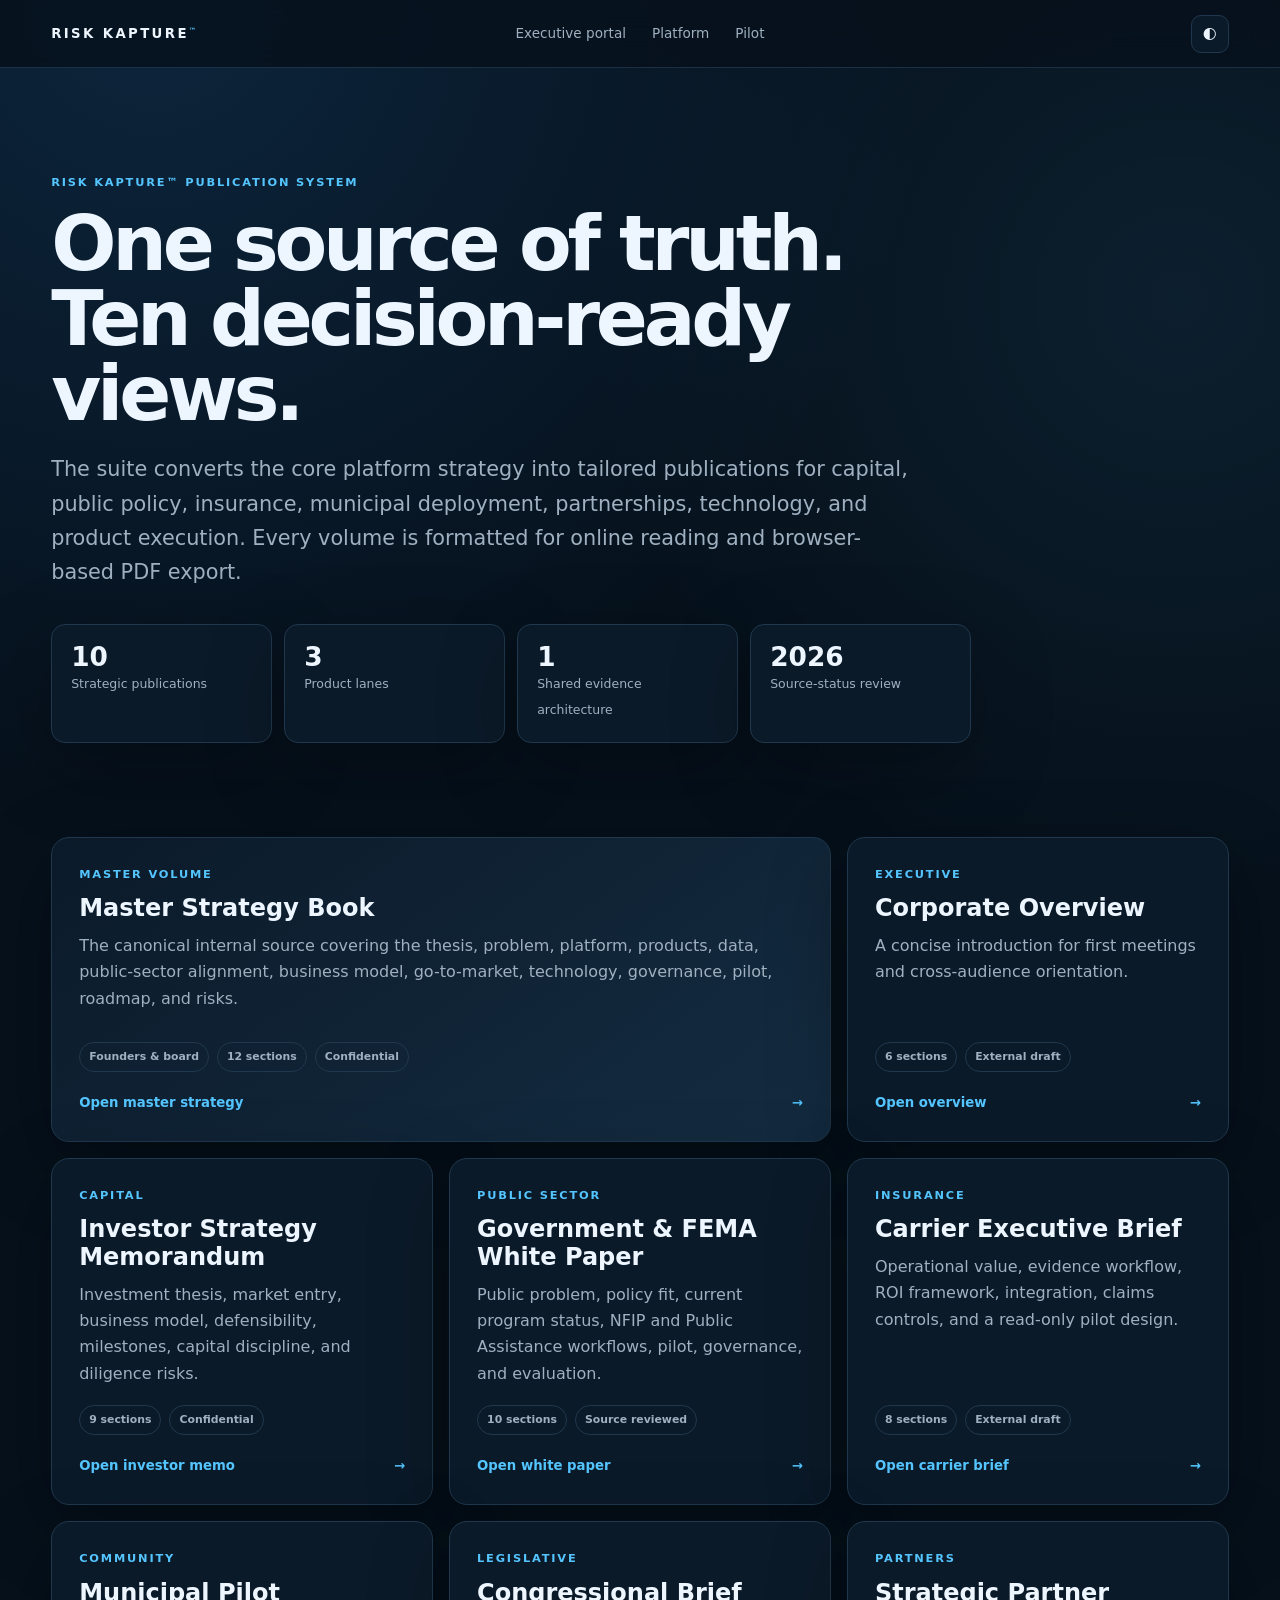
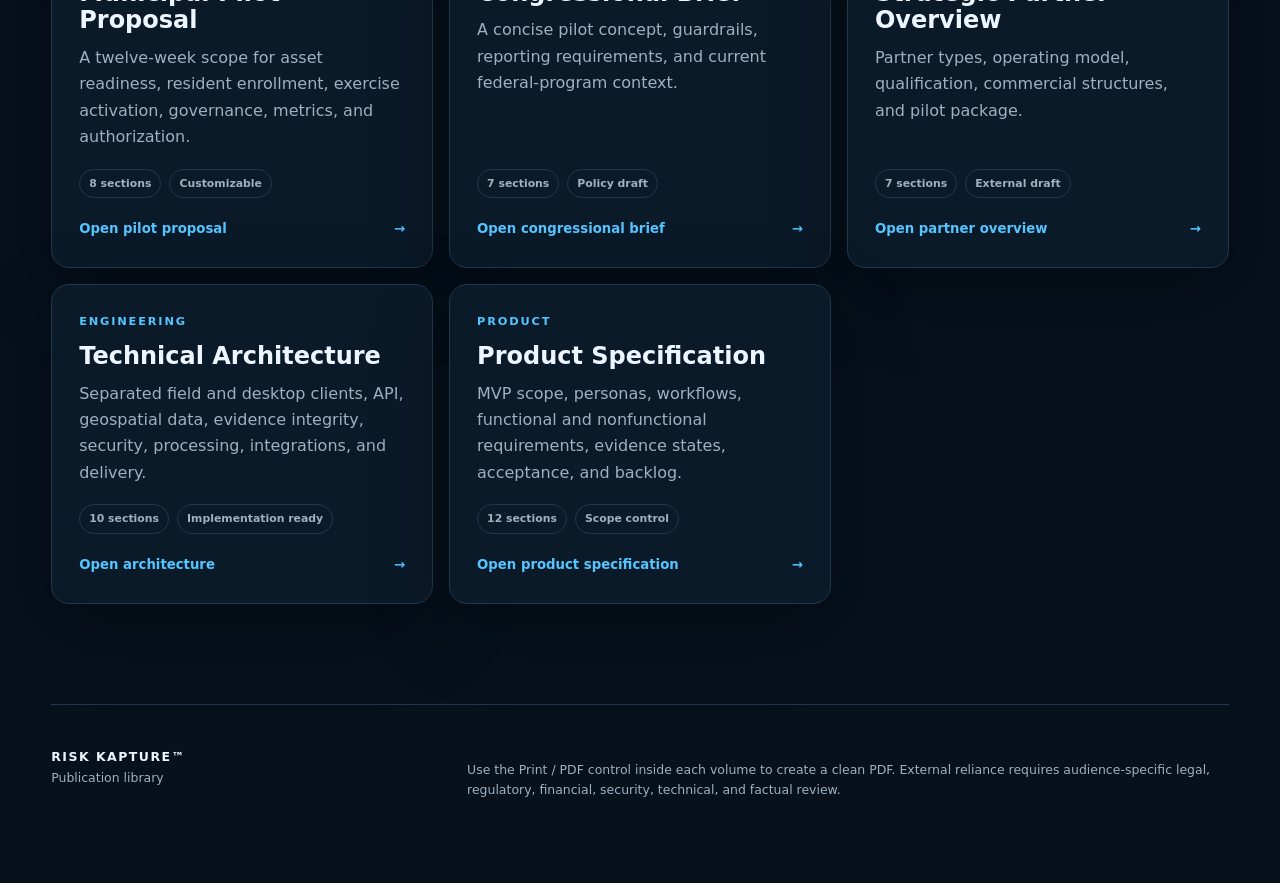
==== publications/index.html @ cd194af6 "Add Risk Kapture publication library" ====
<!doctype html>
<html lang="en" data-theme="dark">
<head>
  <meta charset="utf-8" />
  <meta name="viewport" content="width=device-width, initial-scale=1" />
  <meta name="description" content="Risk Kapture™ publication library for executives, investors, carriers, government, municipalities, partners, product, and technical teams." />
  <title>Risk Kapture™ | Publication Library</title>
  <link rel="stylesheet" href="publication.css" />
</head>
<body>
  <header class="site-header">
    <a class="brand" href="../index.html">RISK KAPTURE<sup>™</sup></a>
    <nav>
      <a href="../index.html">Executive portal</a>
      <a href="../index.html#platform">Platform</a>
      <a href="../index.html#pilot">Pilot</a>
    </nav>
    <div class="header-actions"><button id="themeToggle" class="icon-button" type="button" aria-label="Toggle theme">◐</button></div>
  </header>

  <main class="library-shell">
    <section class="library-hero">
      <div class="eyebrow">RISK KAPTURE™ PUBLICATION SYSTEM</div>
      <h1>One source of truth. Ten decision-ready views.</h1>
      <p>The suite converts the core platform strategy into tailored publications for capital, public policy, insurance, municipal deployment, partnerships, technology, and product execution. Every volume is formatted for online reading and browser-based PDF export.</p>
      <div class="library-stats">
        <article><strong>10</strong><span>Strategic publications</span></article>
        <article><strong>3</strong><span>Product lanes</span></article>
        <article><strong>1</strong><span>Shared evidence architecture</span></article>
        <article><strong>2026</strong><span>Source-status review</span></article>
      </div>
    </section>

    <section class="library-section">
      <div class="library-grid">
        <article class="library-card featured">
          <span class="kicker">MASTER VOLUME</span>
          <h2>Master Strategy Book</h2>
          <p>The canonical internal source covering the thesis, problem, platform, products, data, public-sector alignment, business model, go-to-market, technology, governance, pilot, roadmap, and risks.</p>
          <div class="card-meta"><span class="pill">Founders & board</span><span class="pill">12 sections</span><span class="pill">Confidential</span></div>
          <a href="document.html?doc=master">Open master strategy</a>
        </article>

        <article class="library-card">
          <span class="kicker">EXECUTIVE</span><h2>Corporate Overview</h2>
          <p>A concise introduction for first meetings and cross-audience orientation.</p>
          <div class="card-meta"><span class="pill">6 sections</span><span class="pill">External draft</span></div>
          <a href="document.html?doc=executive">Open overview</a>
        </article>

        <article class="library-card">
          <span class="kicker">CAPITAL</span><h2>Investor Strategy Memorandum</h2>
          <p>Investment thesis, market entry, business model, defensibility, milestones, capital discipline, and diligence risks.</p>
          <div class="card-meta"><span class="pill">9 sections</span><span class="pill">Confidential</span></div>
          <a href="document.html?doc=investor">Open investor memo</a>
        </article>

        <article class="library-card">
          <span class="kicker">PUBLIC SECTOR</span><h2>Government & FEMA White Paper</h2>
          <p>Public problem, policy fit, current program status, NFIP and Public Assistance workflows, pilot, governance, and evaluation.</p>
          <div class="card-meta"><span class="pill">10 sections</span><span class="pill">Source reviewed</span></div>
          <a href="document.html?doc=government">Open white paper</a>
        </article>

        <article class="library-card">
          <span class="kicker">INSURANCE</span><h2>Carrier Executive Brief</h2>
          <p>Operational value, evidence workflow, ROI framework, integration, claims controls, and a read-only pilot design.</p>
          <div class="card-meta"><span class="pill">8 sections</span><span class="pill">External draft</span></div>
          <a href="document.html?doc=carrier">Open carrier brief</a>
        </article>

        <article class="library-card">
          <span class="kicker">COMMUNITY</span><h2>Municipal Pilot Proposal</h2>
          <p>A twelve-week scope for asset readiness, resident enrollment, exercise activation, governance, metrics, and authorization.</p>
          <div class="card-meta"><span class="pill">8 sections</span><span class="pill">Customizable</span></div>
          <a href="document.html?doc=municipal">Open pilot proposal</a>
        </article>

        <article class="library-card">
          <span class="kicker">LEGISLATIVE</span><h2>Congressional Brief</h2>
          <p>A concise pilot concept, guardrails, reporting requirements, and current federal-program context.</p>
          <div class="card-meta"><span class="pill">7 sections</span><span class="pill">Policy draft</span></div>
          <a href="document.html?doc=congressional">Open congressional brief</a>
        </article>

        <article class="library-card">
          <span class="kicker">PARTNERS</span><h2>Strategic Partner Overview</h2>
          <p>Partner types, operating model, qualification, commercial structures, and pilot package.</p>
          <div class="card-meta"><span class="pill">7 sections</span><span class="pill">External draft</span></div>
          <a href="document.html?doc=partner">Open partner overview</a>
        </article>

        <article class="library-card">
          <span class="kicker">ENGINEERING</span><h2>Technical Architecture</h2>
          <p>Separated field and desktop clients, API, geospatial data, evidence integrity, security, processing, integrations, and delivery.</p>
          <div class="card-meta"><span class="pill">10 sections</span><span class="pill">Implementation ready</span></div>
          <a href="document.html?doc=technical">Open architecture</a>
        </article>

        <article class="library-card">
          <span class="kicker">PRODUCT</span><h2>Product Specification</h2>
          <p>MVP scope, personas, workflows, functional and nonfunctional requirements, evidence states, acceptance, and backlog.</p>
          <div class="card-meta"><span class="pill">12 sections</span><span class="pill">Scope control</span></div>
          <a href="document.html?doc=product">Open product specification</a>
        </article>
      </div>
    </section>
  </main>

  <footer class="document-footer">
    <div><strong>RISK KAPTURE™</strong><span>Publication library</span></div>
    <p>Use the Print / PDF control inside each volume to create a clean PDF. External reliance requires audience-specific legal, regulatory, financial, security, technical, and factual review.</p>
  </footer>

  <script>
    const toggle = document.getElementById('themeToggle');
    const saved = localStorage.getItem('rk-publication-theme');
    if (saved) document.documentElement.dataset.theme = saved;
    toggle.addEventListener('click', () => {
      const next = document.documentElement.dataset.theme === 'light' ? 'dark' : 'light';
      document.documentElement.dataset.theme = next;
      localStorage.setItem('rk-publication-theme', next);
    });
  </script>
</body>
</html>
---- publications/publication.css ----
:root {
  --bg: #06111c;
  --surface: #0b1a29;
  --surface-2: #102437;
  --surface-3: #142c41;
  --ink: #edf6ff;
  --muted: #9fb0c0;
  --faint: #70879a;
  --line: #20384d;
  --blue: #2d8de3;
  --cyan: #54c5ff;
  --green: #6ed6a0;
  --amber: #f6c768;
  --red: #ff8585;
  --paper: #ffffff;
  --paper-ink: #17212b;
  --max: 1240px;
  --reading: 820px;
  --radius: 18px;
  --shadow: 0 24px 80px rgba(0, 0, 0, .32);
}

[data-theme="light"] {
  --bg: #edf3f8;
  --surface: #ffffff;
  --surface-2: #f4f7fa;
  --surface-3: #e8f0f6;
  --ink: #101c27;
  --muted: #596b7b;
  --faint: #7b8b98;
  --line: #d6e0e8;
  --shadow: 0 24px 70px rgba(16, 32, 48, .12);
}

* { box-sizing: border-box; }
html { scroll-behavior: smooth; }
body {
  margin: 0;
  color: var(--ink);
  background:
    radial-gradient(circle at 12% 0%, rgba(45, 141, 227, .16), transparent 29%),
    radial-gradient(circle at 92% 12%, rgba(84, 197, 255, .08), transparent 24%),
    var(--bg);
  font-family: Inter, ui-sans-serif, system-ui, -apple-system, BlinkMacSystemFont, "Segoe UI", sans-serif;
  line-height: 1.65;
}
a { color: inherit; }
button { font: inherit; }

.site-header {
  position: sticky;
  top: 0;
  z-index: 80;
  display: grid;
  grid-template-columns: 1fr auto 1fr;
  align-items: center;
  min-height: 68px;
  padding: 0 4vw;
  border-bottom: 1px solid color-mix(in srgb, var(--line) 82%, transparent);
  background: color-mix(in srgb, var(--bg) 84%, transparent);
  backdrop-filter: blur(18px);
}
.brand {
  text-decoration: none;
  font-size: .83rem;
  font-weight: 850;
  letter-spacing: .18em;
}
.brand sup { color: var(--cyan); font-size: .55em; }
.site-header nav { display: flex; gap: 26px; color: var(--muted); font-size: .85rem; }
.site-header nav a { text-decoration: none; }
.site-header nav a:hover { color: var(--ink); }
.header-actions { justify-self: end; display: flex; gap: 9px; }
.icon-button,
.text-button {
  border: 1px solid var(--line);
  background: var(--surface);
  color: var(--ink);
  border-radius: 10px;
  cursor: pointer;
}
.icon-button { width: 38px; height: 38px; }
.text-button { padding: 9px 13px; font-size: .8rem; font-weight: 750; }

.library-shell,
.document-shell { width: min(var(--max), calc(100% - 8vw)); margin: 0 auto; }
.library-hero { padding: 105px 0 58px; max-width: 920px; }
.eyebrow,
.kicker,
.section-number,
.meta-label {
  color: var(--cyan);
  font-size: .71rem;
  font-weight: 850;
  letter-spacing: .16em;
  text-transform: uppercase;
}
.library-hero h1,
.document-hero h1 {
  margin: 14px 0 20px;
  font-size: clamp(3rem, 6vw, 6.2rem);
  line-height: .98;
  letter-spacing: -.055em;
}
.library-hero p,
.document-summary { max-width: 860px; color: var(--muted); font-size: clamp(1.08rem, 1.7vw, 1.3rem); }

.library-stats {
  display: grid;
  grid-template-columns: repeat(4, 1fr);
  gap: 12px;
  margin: 34px 0 0;
}
.library-stats article,
.library-card,
.meta-card,
.decision-card,
.status-note {
  border: 1px solid var(--line);
  background: var(--surface);
  box-shadow: var(--shadow);
}
.library-stats article { padding: 19px; border-radius: 14px; }
.library-stats strong { display: block; font-size: 1.65rem; line-height: 1; }
.library-stats span { color: var(--muted); font-size: .78rem; }

.library-section { padding: 36px 0 100px; }
.library-grid { display: grid; grid-template-columns: repeat(3, 1fr); gap: 16px; }
.library-card {
  display: flex;
  flex-direction: column;
  min-height: 305px;
  padding: 27px;
  border-radius: var(--radius);
}
.library-card.featured { grid-column: span 2; background: linear-gradient(145deg, var(--surface), var(--surface-3)); }
.library-card h2 { margin: 12px 0 10px; font-size: 1.5rem; line-height: 1.15; }
.library-card p { margin: 0 0 18px; color: var(--muted); }
.card-meta { display: flex; gap: 8px; flex-wrap: wrap; margin-top: auto; }
.pill {
  display: inline-flex;
  align-items: center;
  padding: 5px 9px;
  border: 1px solid var(--line);
  border-radius: 999px;
  color: var(--muted);
  font-size: .68rem;
  font-weight: 750;
}
.library-card a {
  display: inline-flex;
  align-items: center;
  justify-content: space-between;
  margin-top: 20px;
  color: var(--cyan);
  text-decoration: none;
  font-size: .83rem;
  font-weight: 850;
}
.library-card a::after { content: "→"; }

.document-hero { padding: 88px 0 48px; }
.breadcrumbs { display: flex; gap: 8px; color: var(--faint); font-size: .76rem; }
.breadcrumbs a { text-decoration: none; }
.document-hero h1 { max-width: 1050px; font-size: clamp(2.8rem, 5.6vw, 5.7rem); }
.document-subtitle { max-width: 900px; margin: -4px 0 20px; font-size: 1.18rem; color: var(--cyan); }
.document-summary { margin: 0; }

.document-meta {
  display: grid;
  grid-template-columns: repeat(4, 1fr);
  gap: 12px;
  margin-top: 35px;
}
.meta-card { min-height: 103px; padding: 17px; border-radius: 13px; box-shadow: none; }
.meta-card strong { display: block; margin-top: 7px; font-size: .91rem; line-height: 1.3; }

.status-note {
  display: grid;
  grid-template-columns: auto 1fr;
  gap: 16px;
  align-items: start;
  margin: 0 0 40px;
  padding: 20px 22px;
  border-radius: 14px;
  border-left: 4px solid var(--amber);
  box-shadow: none;
}
.status-note strong { color: var(--amber); }
.status-note p { margin: 0; color: var(--muted); font-size: .88rem; }

.document-layout {
  display: grid;
  grid-template-columns: 260px minmax(0, var(--reading));
  gap: 62px;
  justify-content: center;
  align-items: start;
  padding-bottom: 100px;
}
.toc {
  position: sticky;
  top: 94px;
  max-height: calc(100vh - 125px);
  overflow: auto;
  padding: 20px 18px;
  border: 1px solid var(--line);
  border-radius: 14px;
  background: color-mix(in srgb, var(--surface) 93%, transparent);
}
.toc strong { display: block; margin-bottom: 12px; font-size: .72rem; letter-spacing: .13em; color: var(--cyan); }
.toc ol { list-style: none; margin: 0; padding: 0; counter-reset: toc; }
.toc li { counter-increment: toc; }
.toc a {
  display: grid;
  grid-template-columns: 24px 1fr;
  gap: 6px;
  padding: 7px 0;
  color: var(--muted);
  text-decoration: none;
  font-size: .75rem;
  line-height: 1.25;
}
.toc a::before { content: counter(toc, decimal-leading-zero); color: var(--faint); }
.toc a:hover,
.toc a.active { color: var(--ink); }

.document-body { min-width: 0; }
.decision-card {
  margin-bottom: 34px;
  padding: 27px 29px;
  border-radius: var(--radius);
  border-color: color-mix(in srgb, var(--blue) 55%, var(--line));
  background: linear-gradient(145deg, var(--surface), var(--surface-3));
}
.decision-card h2 { margin: 8px 0 10px; font-size: 1.55rem; }
.decision-card p { margin: 0; color: var(--muted); }

.doc-section {
  padding: 42px 0;
  border-top: 1px solid var(--line);
  scroll-margin-top: 92px;
}
.doc-section:first-of-type { border-top: 0; }
.doc-section h2 { margin: 8px 0 17px; font-size: clamp(1.9rem, 3vw, 2.8rem); line-height: 1.08; letter-spacing: -.035em; }
.doc-section h3 { margin: 28px 0 8px; font-size: 1.14rem; line-height: 1.25; }
.doc-section p { margin: 0 0 16px; color: color-mix(in srgb, var(--ink) 86%, var(--muted)); }
.doc-section ul,
.doc-section ol { margin: 10px 0 19px; padding-left: 22px; }
.doc-section li { margin: 7px 0; color: color-mix(in srgb, var(--ink) 88%, var(--muted)); }
.doc-section blockquote {
  margin: 24px 0;
  padding: 22px 25px;
  border-left: 4px solid var(--blue);
  background: var(--surface-2);
  font-size: 1.13rem;
  line-height: 1.5;
}
.doc-section blockquote p { margin: 0; color: var(--ink); }

.callout {
  margin: 24px 0;
  padding: 21px 23px;
  border: 1px solid var(--line);
  border-radius: 14px;
  background: var(--surface-2);
}
.callout strong { display: block; margin-bottom: 6px; color: var(--cyan); font-size: .72rem; letter-spacing: .12em; }
.callout p:last-child { margin-bottom: 0; }
.callout.warning { border-left: 4px solid var(--amber); }
.callout.success { border-left: 4px solid var(--green); }
.callout.risk { border-left: 4px solid var(--red); }

.metric-row { display: grid; grid-template-columns: repeat(3, 1fr); gap: 10px; margin: 22px 0; }
.metric {
  padding: 18px;
  border: 1px solid var(--line);
  border-radius: 13px;
  background: var(--surface);
}
.metric b { display: block; font-size: 1.45rem; line-height: 1; }
.metric span { color: var(--muted); font-size: .75rem; }

.table-wrap { overflow-x: auto; margin: 24px 0; border: 1px solid var(--line); border-radius: 14px; }
table { width: 100%; border-collapse: collapse; min-width: 650px; background: var(--surface); }
th, td { padding: 13px 15px; border-bottom: 1px solid var(--line); text-align: left; vertical-align: top; font-size: .82rem; }
th { color: var(--cyan); background: var(--surface-2); font-size: .7rem; letter-spacing: .08em; text-transform: uppercase; }
tr:last-child td { border-bottom: 0; }

.source-list { margin-top: 18px; }
.source-list a { color: var(--cyan); text-decoration-thickness: 1px; text-underline-offset: 3px; overflow-wrap: anywhere; }
.source-list li { margin: 10px 0; font-size: .82rem; }

.document-footer {
  width: min(var(--max), calc(100% - 8vw));
  margin: 0 auto;
  padding: 42px 0 70px;
  border-top: 1px solid var(--line);
  display: grid;
  grid-template-columns: 1fr 2fr;
  gap: 35px;
  color: var(--muted);
  font-size: .78rem;
}
.document-footer strong { display: block; color: var(--ink); letter-spacing: .12em; }

.progress {
  position: fixed;
  top: 67px;
  left: 0;
  z-index: 90;
  height: 2px;
  width: 0;
  background: linear-gradient(90deg, var(--blue), var(--cyan));
}

@media (max-width: 980px) {
  .site-header { grid-template-columns: 1fr auto; }
  .site-header nav { display: none; }
  .library-grid { grid-template-columns: 1fr 1fr; }
  .library-card.featured { grid-column: span 2; }
  .document-layout { grid-template-columns: 1fr; }
  .toc { position: static; max-height: none; }
  .document-meta { grid-template-columns: 1fr 1fr; }
}

@media (max-width: 640px) {
  .library-shell,
  .document-shell { width: min(100% - 34px, var(--max)); }
  .library-hero,
  .document-hero { padding-top: 72px; }
  .library-grid,
  .library-stats,
  .document-meta,
  .metric-row { grid-template-columns: 1fr; }
  .library-card.featured { grid-column: auto; }
  .header-actions .text-button { display: none; }
  .status-note { grid-template-columns: 1fr; }
  .document-footer { width: min(100% - 34px, var(--max)); grid-template-columns: 1fr; }
}

@media print {
  :root { --ink: #17212b; --muted: #52616e; --line: #d7dde2; }
  @page { size: Letter; margin: .65in .65in .7in; }
  body { background: white; color: var(--paper-ink); font-family: Georgia, "Times New Roman", serif; }
  .site-header,
  .toc,
  .progress,
  .header-actions,
  .status-note { display: none !important; }
  .document-shell,
  .document-footer { width: 100%; }
  .document-hero { padding: 0 0 24px; border-bottom: 2px solid #17212b; }
  .document-hero h1 { font-size: 34pt; }
  .document-subtitle { color: #1d6fae; }
  .document-meta { grid-template-columns: repeat(4, 1fr); gap: 5px; }
  .meta-card,
  .decision-card,
  .callout,
  .metric,
  table { box-shadow: none; background: white; }
  .document-layout { display: block; padding-bottom: 0; }
  .doc-section { break-before: auto; break-inside: auto; padding: 28px 0; }
  .doc-section h2,
  .doc-section h3 { break-after: avoid; }
  .callout,
  .metric-row,
  .table-wrap,
  blockquote { break-inside: avoid; }
  .document-footer { margin-top: 30px; padding: 22px 0 0; }
  a { color: inherit; text-decoration: none; }
}
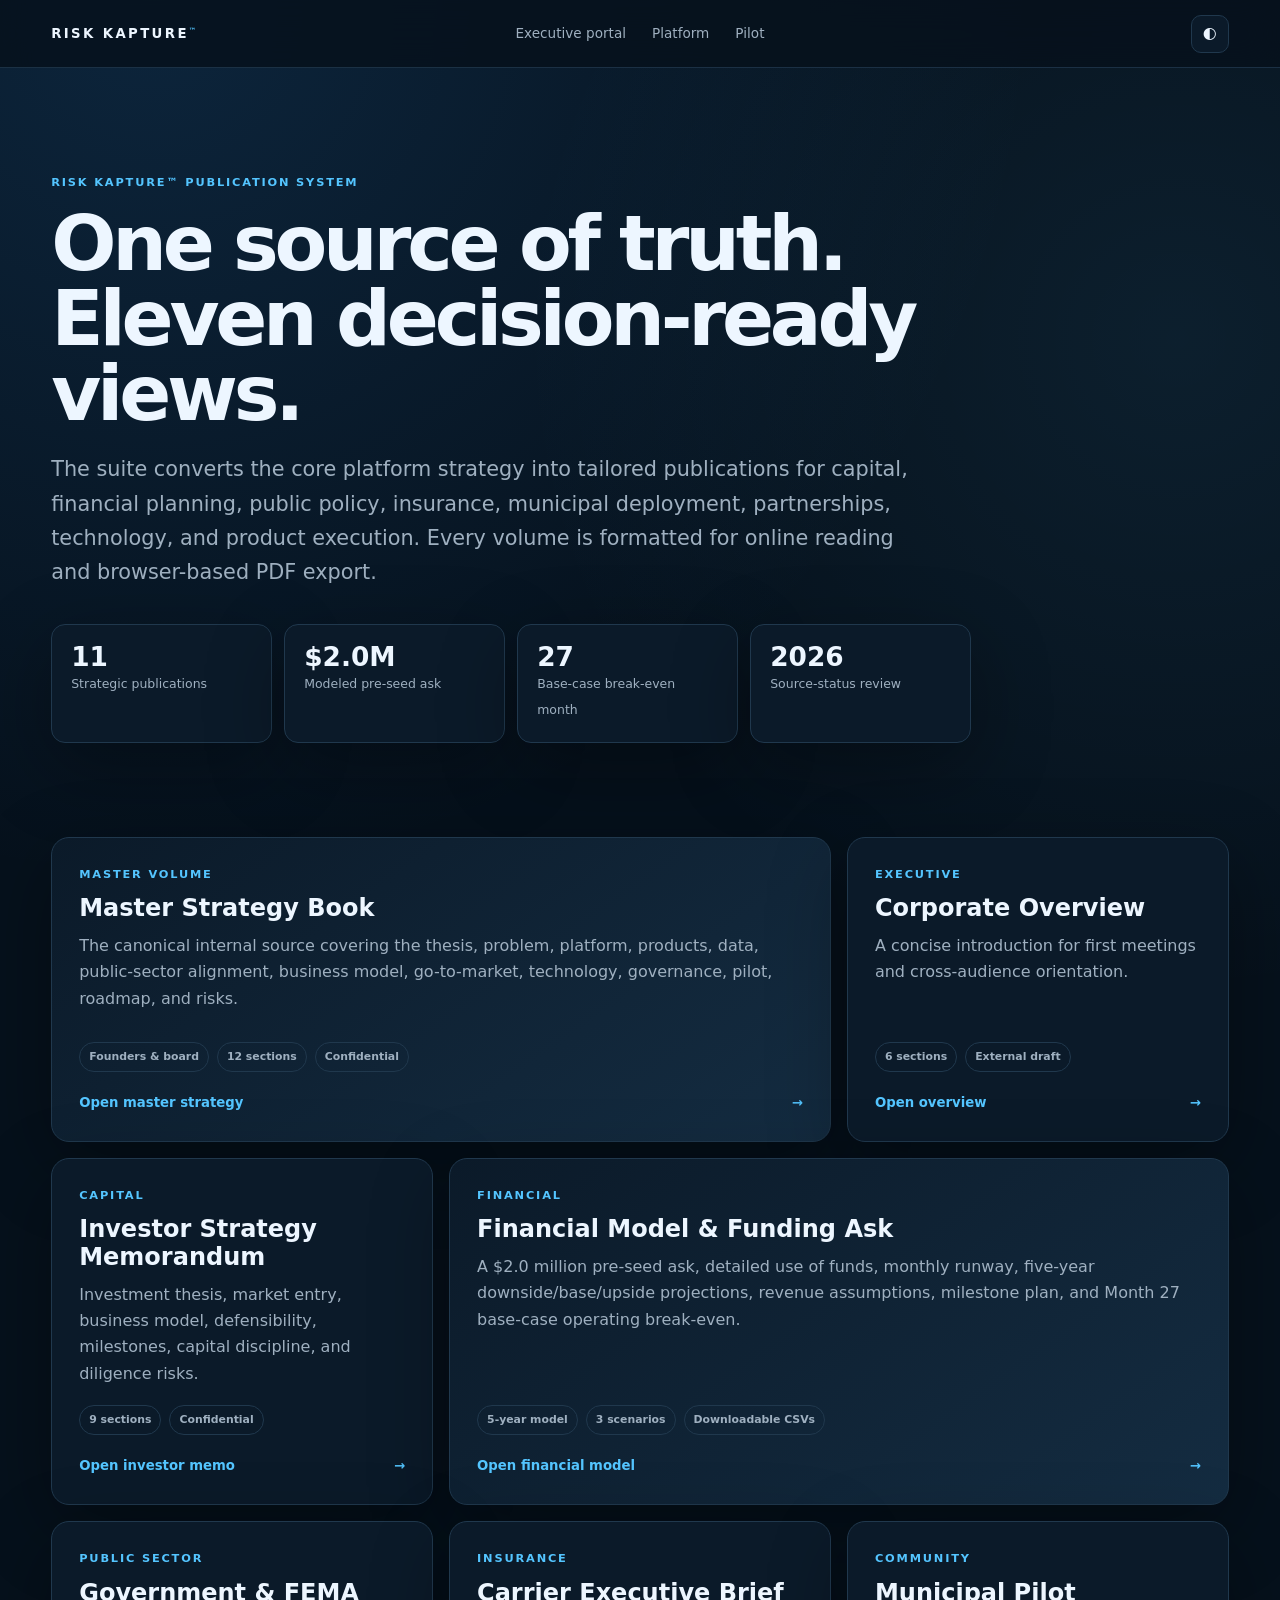
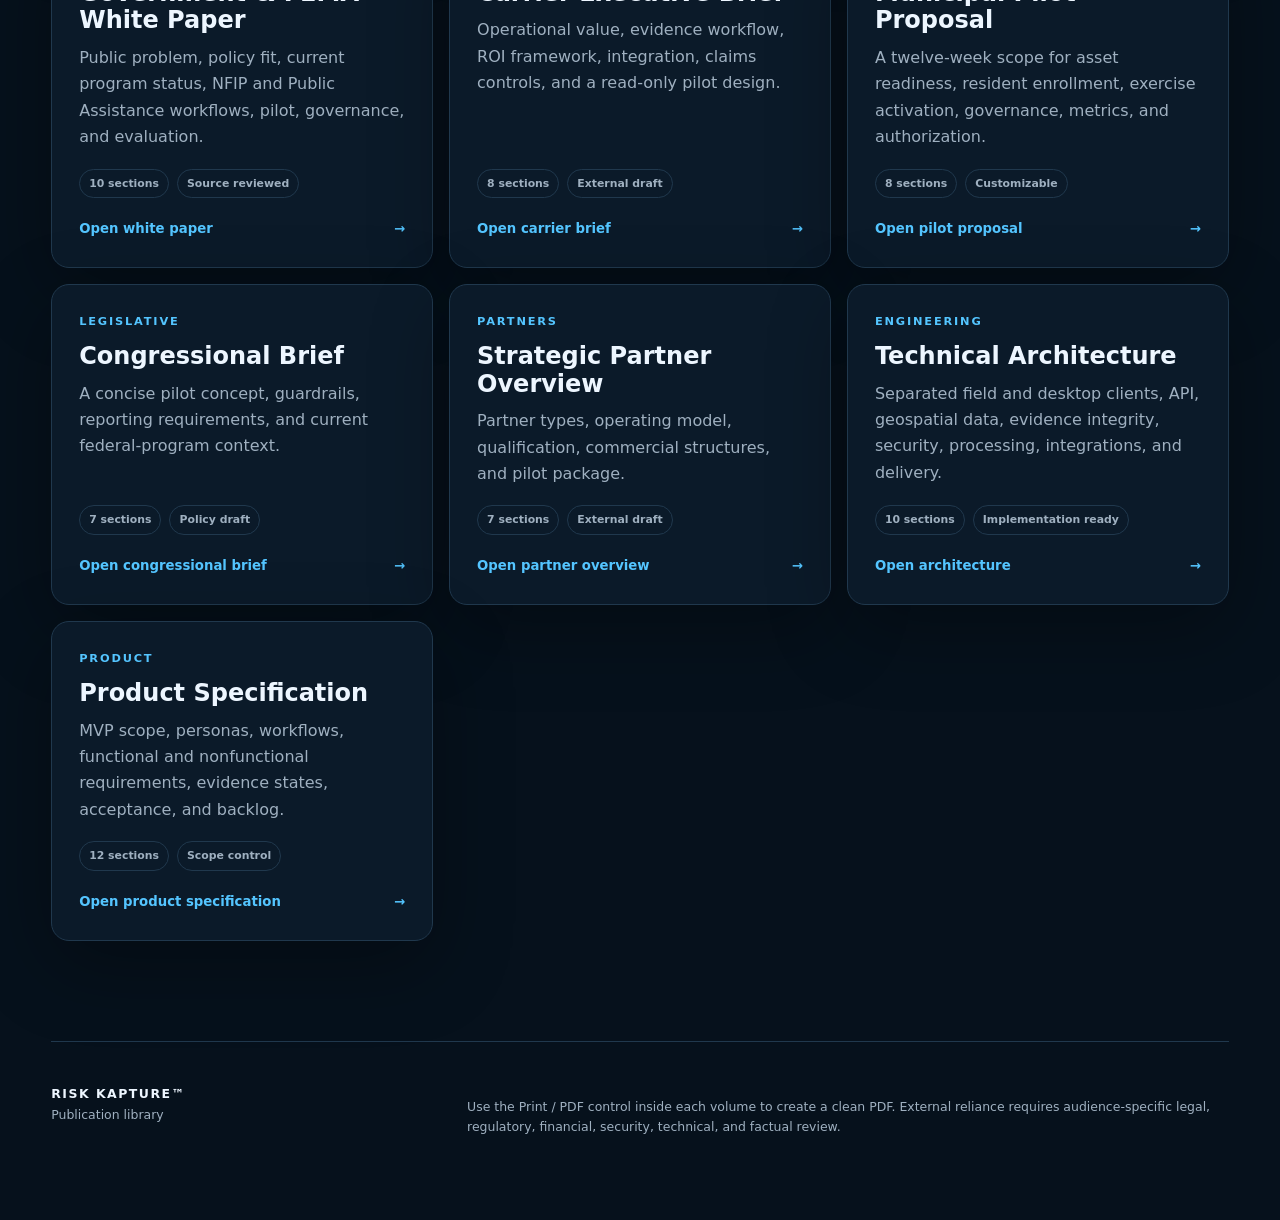
==== commit fae52c20: "Add financial model to publication library" ====
--- a/publications/index.html
+++ b/publications/index.html
@@ -3,7 +3,7 @@
 <head>
   <meta charset="utf-8" />
   <meta name="viewport" content="width=device-width, initial-scale=1" />
-  <meta name="description" content="Risk Kapture™ publication library for executives, investors, carriers, government, municipalities, partners, product, and technical teams." />
+  <meta name="description" content="Risk Kapture™ publication library for executives, investors, carriers, government, municipalities, partners, product, technical, and financial teams." />
   <title>Risk Kapture™ | Publication Library</title>
   <link rel="stylesheet" href="publication.css" />
 </head>
@@ -21,12 +21,12 @@
   <main class="library-shell">
     <section class="library-hero">
       <div class="eyebrow">RISK KAPTURE™ PUBLICATION SYSTEM</div>
-      <h1>One source of truth. Ten decision-ready views.</h1>
-      <p>The suite converts the core platform strategy into tailored publications for capital, public policy, insurance, municipal deployment, partnerships, technology, and product execution. Every volume is formatted for online reading and browser-based PDF export.</p>
+      <h1>One source of truth. Eleven decision-ready views.</h1>
+      <p>The suite converts the core platform strategy into tailored publications for capital, financial planning, public policy, insurance, municipal deployment, partnerships, technology, and product execution. Every volume is formatted for online reading and browser-based PDF export.</p>
       <div class="library-stats">
-        <article><strong>10</strong><span>Strategic publications</span></article>
-        <article><strong>3</strong><span>Product lanes</span></article>
-        <article><strong>1</strong><span>Shared evidence architecture</span></article>
+        <article><strong>11</strong><span>Strategic publications</span></article>
+        <article><strong>$2.0M</strong><span>Modeled pre-seed ask</span></article>
+        <article><strong>27</strong><span>Base-case break-even month</span></article>
         <article><strong>2026</strong><span>Source-status review</span></article>
       </div>
     </section>
@@ -53,6 +53,13 @@
           <p>Investment thesis, market entry, business model, defensibility, milestones, capital discipline, and diligence risks.</p>
           <div class="card-meta"><span class="pill">9 sections</span><span class="pill">Confidential</span></div>
           <a href="document.html?doc=investor">Open investor memo</a>
+        </article>
+
+        <article class="library-card featured">
+          <span class="kicker">FINANCIAL</span><h2>Financial Model & Funding Ask</h2>
+          <p>A $2.0 million pre-seed ask, detailed use of funds, monthly runway, five-year downside/base/upside projections, revenue assumptions, milestone plan, and Month 27 base-case operating break-even.</p>
+          <div class="card-meta"><span class="pill">5-year model</span><span class="pill">3 scenarios</span><span class="pill">Downloadable CSVs</span></div>
+          <a href="financial-model.html">Open financial model</a>
         </article>
 
         <article class="library-card">
@@ -123,4 +130,4 @@
     });
   </script>
 </body>
-</html>+</html>
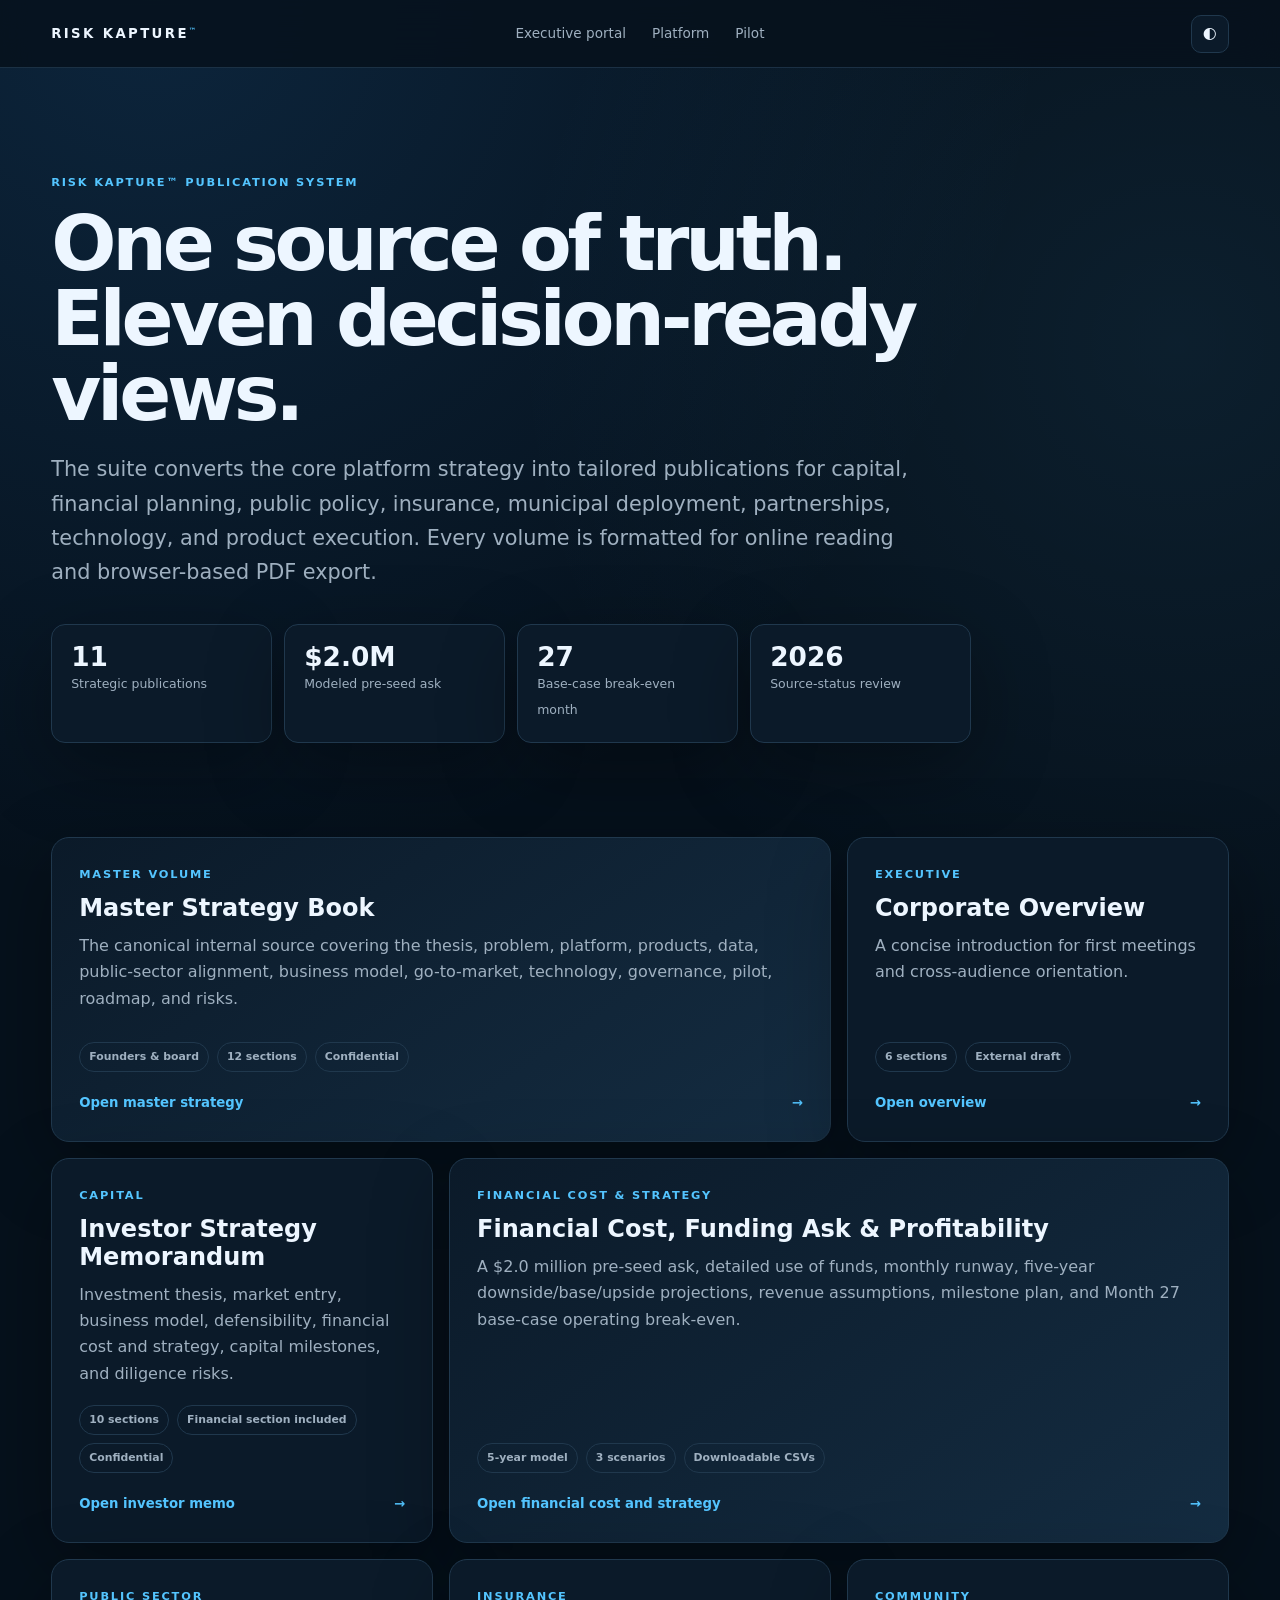
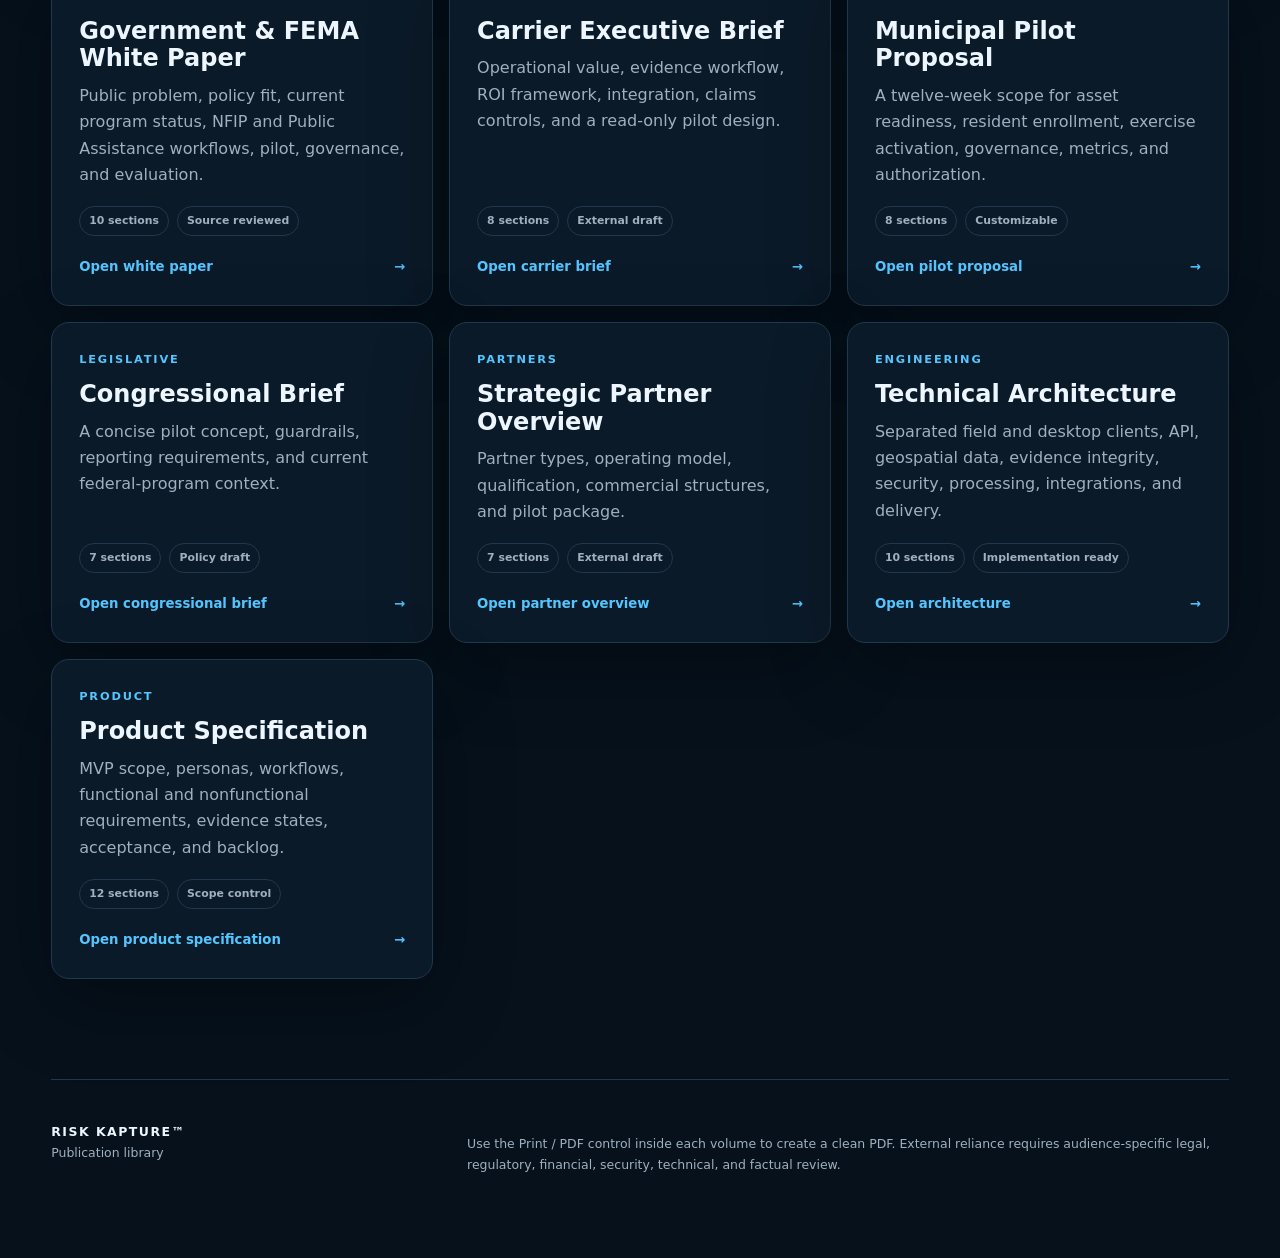
==== commit d15d09f2: "Add financial cost and strategy section to publication suite" ====
--- a/publications/index.html
+++ b/publications/index.html
@@ -50,16 +50,16 @@
 
         <article class="library-card">
           <span class="kicker">CAPITAL</span><h2>Investor Strategy Memorandum</h2>
-          <p>Investment thesis, market entry, business model, defensibility, milestones, capital discipline, and diligence risks.</p>
-          <div class="card-meta"><span class="pill">9 sections</span><span class="pill">Confidential</span></div>
+          <p>Investment thesis, market entry, business model, defensibility, financial cost and strategy, capital milestones, and diligence risks.</p>
+          <div class="card-meta"><span class="pill">10 sections</span><span class="pill">Financial section included</span><span class="pill">Confidential</span></div>
           <a href="document.html?doc=investor">Open investor memo</a>
         </article>
 
         <article class="library-card featured">
-          <span class="kicker">FINANCIAL</span><h2>Financial Model & Funding Ask</h2>
+          <span class="kicker">FINANCIAL COST & STRATEGY</span><h2>Financial Cost, Funding Ask & Profitability</h2>
           <p>A $2.0 million pre-seed ask, detailed use of funds, monthly runway, five-year downside/base/upside projections, revenue assumptions, milestone plan, and Month 27 base-case operating break-even.</p>
           <div class="card-meta"><span class="pill">5-year model</span><span class="pill">3 scenarios</span><span class="pill">Downloadable CSVs</span></div>
-          <a href="financial-model.html">Open financial model</a>
+          <a href="financial-model.html">Open financial cost and strategy</a>
         </article>
 
         <article class="library-card">
